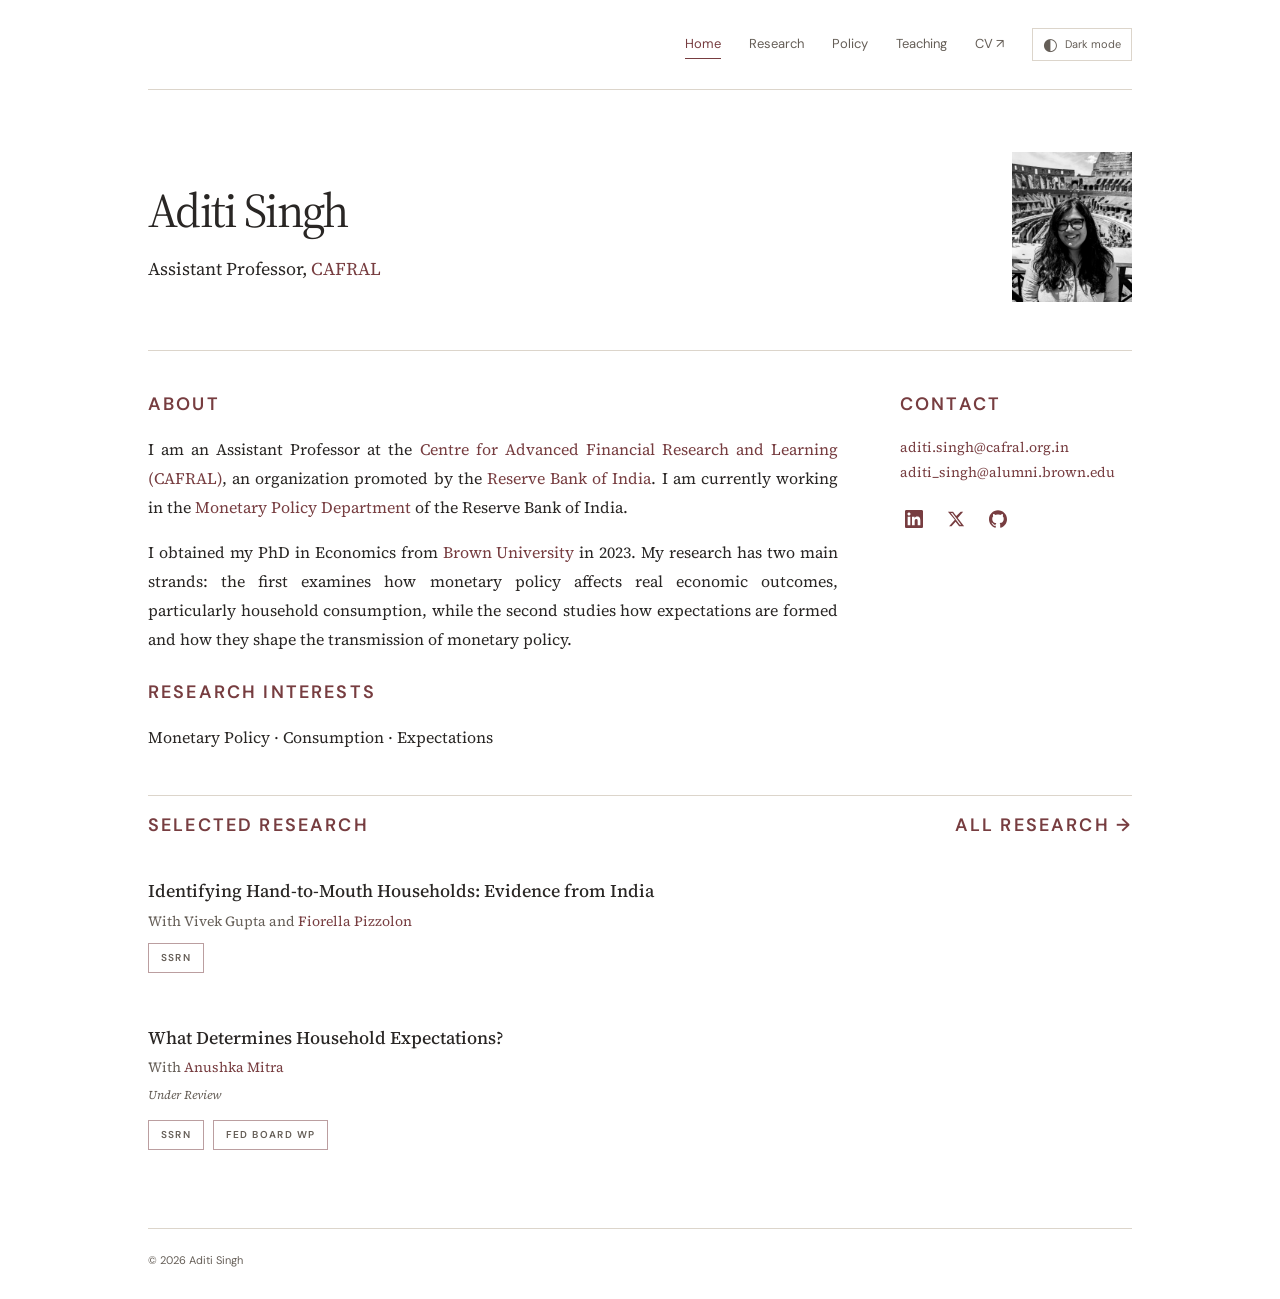
==== index.html @ 758c5b75 "Remove name from site navigation" ====
<!doctype html><html lang="en" data-design="editorial-white-original" data-theme="light"><head><meta charset="utf-8"><meta name="viewport" content="width=device-width, initial-scale=1"><meta name="color-scheme" content="light dark"><meta name="description" content="Aditi Singh — Assistant Professor at CAFRAL, Reserve Bank of India. Research in Macroeconomics, Monetary Policy, and Expectations."><link rel="canonical" href="https://www.aditi-singh.com/"><title>Aditi Singh</title><link rel="icon" href="/favicon-light.svg"><link rel="stylesheet" href="/assets/styles.css?v=cohesive-1"><link rel="stylesheet" href="/assets/components.css?v=unified-home-1"><script src="/assets/theme-init.js"></script><script async src="https://www.googletagmanager.com/gtag/js?id=G-SK6R7P1T9W"></script>
  <script>
    window.dataLayer = window.dataLayer || [];
    function gtag(){dataLayer.push(arguments);}
    gtag('js', new Date());
    gtag('config', 'G-SK6R7P1T9W');
  </script>
</head><body><div class="site"><header class="site-header"><p class="header-affiliation">Economist · CAFRAL</p><nav aria-label="Main navigation"><a href="/" aria-current="page">Home</a><a href="/research/" >Research</a><a href="/policy/" >Policy</a><a href="/teaching/" >Teaching</a><a href="https://papers.aditi-singh.com/CV.pdf" target="_blank" rel="noopener">CV ↗</a></nav><button class="theme-toggle" aria-label="Switch to dark mode" aria-pressed="false" type="button"><span aria-hidden="true">◐</span><span class="theme-label">Dark mode</span></button></header><div class="site-layout"><main id="main-content"><section class="intro"><div class="intro-copy"><h1>Aditi Singh</h1><p class="position">Assistant Professor, <a href="https://www.cafral.org.in/" target="_blank" rel="noopener">CAFRAL</a></p></div><img class="portrait" src="/image%20website.jpg" alt="Aditi Singh" width="120" height="150"></section><div class="about-layout"><section class="about"><h2 class="small-heading">About</h2><div class="bio">
        <p>
          I am an Assistant Professor at the
          <a href="https://www.cafral.org.in/" target="_blank">Centre for Advanced Financial Research and Learning (CAFRAL)</a>,
          an organization promoted by the
          <a href="https://www.rbi.org.in/" target="_blank">Reserve Bank of India</a>.
          I am currently working in the <a href="https://www.rbi.org.in/scripts/AboutUsDisplay.aspx?pg=Depts.htm" target="_blank" rel="noopener noreferrer">Monetary Policy Department</a> of the Reserve Bank of India.
        </p>
        <p>
          I obtained my PhD in Economics from
          <a href="https://www.brown.edu/" target="_blank">Brown University</a> in 2023.
          My research has two main strands: the first examines how monetary policy affects real
          economic outcomes, particularly household consumption, while the second studies how
          expectations are formed and how they shape the transmission of monetary policy.
        </p>
      </div><section class="research-interests"><h2 class="small-heading">Research interests</h2><p>Monetary Policy · Consumption · Expectations</p></section></section><section class="contact" id="contact"><h2 class="small-heading">Contact</h2><p><a href="mailto:aditi.singh@cafral.org.in">aditi.singh@cafral.org.in</a><br><a href="mailto:aditi_singh@alumni.brown.edu">aditi_singh@alumni.brown.edu</a></p><div class="social social-icons">
          <a class="social-link" href="https://www.linkedin.com/in/aditi-singh-b6ba27177/" target="_blank" rel="noopener noreferrer" aria-label="LinkedIn" title="LinkedIn">
            <svg aria-hidden="true" focusable="false" width="14" height="14" viewBox="0 0 24 24" fill="currentColor"><path d="M20.447 20.452H16.893V14.883C16.893 13.555 16.866 11.846 15.041 11.846C13.188 11.846 12.905 13.291 12.905 14.785V20.452H9.351V9H12.765V10.561H12.811C13.288 9.661 14.448 8.711 16.181 8.711C19.782 8.711 20.448 11.081 20.448 14.166V20.452H20.447ZM5.337 7.433C4.193 7.433 3.274 6.507 3.274 5.368C3.274 4.23 4.194 3.305 5.337 3.305C6.477 3.305 7.401 4.23 7.401 5.368C7.401 6.507 6.476 7.433 5.337 7.433ZM7.119 20.452H3.555V9H7.119V20.452ZM22.225 0H1.771C0.792 0 0 0.774 0 1.729V22.271C0 23.227 0.792 24 1.771 24H22.222C23.2 24 24 23.227 24 22.271V1.729C24 0.774 23.2 0 22.222 0H22.225Z"/></svg>
          </a>
          <a class="social-link" href="https://x.com/_singh_aditi" target="_blank" rel="noopener noreferrer" aria-label="X" title="X">
            <svg aria-hidden="true" focusable="false" width="14" height="14" viewBox="0 0 24 24" fill="currentColor"><path d="M18.244 2.25h3.308l-7.227 8.26 8.502 11.24H16.17l-4.714-6.231-5.401 6.231H2.748l7.73-8.835L1.254 2.25H8.08l4.258 5.633 5.906-5.633zm-1.161 17.52h1.833L7.084 4.126H5.117z"/></svg>
          </a>
          <a class="social-link" href="https://github.com/aditi9302" target="_blank" rel="noopener noreferrer" aria-label="GitHub" title="GitHub">
            <svg aria-hidden="true" focusable="false" width="14" height="14" viewBox="0 0 24 24" fill="currentColor"><path d="M12 .297c-6.63 0-12 5.373-12 12 0 5.303 3.438 9.8 8.205 11.385.6.113.82-.258.82-.577 0-.285-.01-1.04-.015-2.04-3.338.724-4.042-1.61-4.042-1.61C4.422 18.07 3.633 17.7 3.633 17.7c-1.087-.744.084-.729.084-.729 1.205.084 1.838 1.236 1.838 1.236 1.07 1.835 2.809 1.305 3.495.998.108-.776.417-1.305.76-1.605-2.665-.3-5.466-1.332-5.466-5.93 0-1.31.465-2.38 1.235-3.22-.135-.303-.54-1.523.105-3.176 0 0 1.005-.322 3.3 1.23.96-.267 1.98-.4 3-.405 1.02.005 2.04.138 3 .405 2.28-1.552 3.285-1.23 3.285-1.23.645 1.653.24 2.873.12 3.176.765.84 1.23 1.91 1.23 3.22 0 4.61-2.805 5.625-5.475 5.92.42.36.81 1.096.81 2.22 0 1.606-.015 2.896-.015 3.286 0 .315.21.69.825.57C20.565 22.092 24 17.592 24 12.297c0-6.627-5.373-12-12-12"/></svg>
          </a>
        </div></section></div><section class="selected"><div class="section-heading"><h2>Selected Research</h2><a href="/research/">All research →</a></div><article class="paper">
      <h2 class="paper-title">
        <a href="https://papers.aditi-singh.com/India_HtM.pdf" target="_blank" rel="noopener">Identifying Hand-to-Mouth Households: Evidence from India</a>
      </h2>
      <p class="paper-meta">With Vivek Gupta and <a href="https://fiorella-pizzolon.github.io/index.html" target="_blank" rel="noopener noreferrer">Fiorella Pizzolon</a></p>
      <div class="paper-links">
        <a class="paper-link" href="https://papers.ssrn.com/sol3/papers.cfm?abstract_id=5559305" target="_blank" rel="noopener noreferrer">SSRN</a>
      </div>

    </article><article class="paper">
      <h2 class="paper-title">
        <a href="https://papers.aditi-singh.com/Mitra_Singh_2026.pdf" target="_blank" rel="noopener">What Determines Household Expectations?</a>
      </h2>
      <p class="paper-meta">With <a href="https://anushkamitra.com/#about" target="_blank" rel="noopener noreferrer">Anushka Mitra</a></p>
      <span class="paper-status">Under Review</span>
      <div class="paper-links">
        <a class="paper-link" href="https://papers.ssrn.com/sol3/papers.cfm?abstract_id=4189773" target="_blank" rel="noopener noreferrer">SSRN</a>
        <a class="paper-link" href="https://www.federalreserve.gov/econres/ifdp/what-determines-household-expectations.htm" target="_blank" rel="noopener noreferrer">Fed Board WP</a>
      </div>

    </article></section></main></div><footer><span>© 2026 Aditi Singh</span></footer></div><script src="/assets/site.js"></script></body></html>
---- assets/styles.css ----
@import url('https://fonts.googleapis.com/css2?family=DM+Sans:wght@400;500;600;700&family=Libre+Baskerville:ital,wght@0,400;0,700;1,400&family=Source+Serif+4:ital,wght@0,400;0,500;0,600;1,400&display=swap');
* { box-sizing: border-box; }
:root { color-scheme: light; --bg:#f9f7f2; --ink:#292624; --muted:#655e57; --accent:#773d40; --line:#dcd5cb; --panel:#f1ede6; --serif:'Source Serif 4',Georgia,serif; --sans:'DM Sans',Arial,sans-serif; }
:root[data-theme="dark"] { color-scheme:dark; --bg:#201e1c; --ink:#eee9e2; --muted:#bcb4ab; --accent:#d8a5a7; --line:#48423d; --panel:#2a2724; }
body { margin:0; background:var(--bg); color:var(--ink); font:17px/1.75 var(--serif); }
/* 05: Change only the Editorial page background; inherit its original palette. */
[data-design="editorial-white-original"][data-theme="light"] { --bg:#ffffff; --panel:#ffffff; background:#ffffff; }
[data-design="editorial-white-original"][data-theme="light"] body { background:#ffffff; }
/* Theme 05 dark mode uses the current website's original dark-academia palette. */
[data-design="editorial-white-original"][data-theme="dark"] {
  --bg:#17120d;
  --ink:#e9ddc5;
  --muted:#c2b291;
  --subdued:#8c7c60;
  --accent:#c5a35c;
  --accent-soft:#9d7f45;
  --line:#3a2f1f;
  --panel:#1f1810;
}
[data-design="editorial-white-original"][data-theme="dark"] body {
  background-image:
    radial-gradient(ellipse at 50% -10%,#2a2013 0%,rgba(42,32,19,0) 55%),
    radial-gradient(ellipse at 50% 120%,#20180f 0%,rgba(32,24,15,0) 55%);
  background-attachment:fixed;
}
[data-design="editorial-white-original"][data-theme="dark"] footer,
[data-design="editorial-white-original"][data-theme="dark"] .fields > span { color:var(--subdued); }
[data-design="editorial-white-original"][data-theme="dark"] .theme-toggle { color:var(--accent); }
/* 04: The Editorial layout, with a plain white background and cooler ink. */
[data-design="editorial-white"] { --bg:#ffffff; --ink:#252a30; --muted:#5e6670; --accent:#3d5b75; --line:#dfe3e7; --panel:#f5f6f7; }
[data-design="editorial-white"][data-theme="dark"] { --bg:#1d2329; --ink:#edf0f3; --muted:#bac3cb; --accent:#a8c3da; --line:#414b55; --panel:#282f36; }
/* Clean parchment with subtle depth at its perimeter, keeping the center pale. */
[data-design="editorial"][data-theme="light"] body {
  isolation: isolate;
  background-image: linear-gradient(rgba(249,247,242,.48),rgba(249,247,242,.48)), url('assets/parchment.png');
  background-size: auto, 1000px 1000px;
  background-repeat: repeat;
}
[data-design="editorial"][data-theme="light"] body::before {
  content: '';
  position: fixed;
  inset: 46px 0 0;
  z-index: -1;
  pointer-events: none;
  background:
    radial-gradient(ellipse min(33vw,380px) min(30vh,260px) at left top, rgba(137,91,36,.24), transparent 100%),
    radial-gradient(ellipse min(30vw,350px) min(32vh,280px) at right top, rgba(137,91,36,.27), transparent 100%),
    radial-gradient(ellipse min(32vw,370px) min(28vh,240px) at left bottom, rgba(137,91,36,.22), transparent 100%),
    radial-gradient(ellipse min(34vw,390px) min(31vh,270px) at right bottom, rgba(137,91,36,.26), transparent 100%),
    linear-gradient(90deg, rgba(151,111,58,.09), transparent 13%, transparent 87%, rgba(151,111,58,.10));
}
a { color:var(--accent); text-underline-offset:4px; text-decoration-thickness:1px; }
a:hover { text-decoration:underline; }
a:focus-visible, button:focus-visible, summary:focus-visible { outline:2px solid var(--accent); outline-offset:5px; }
button { font:inherit; cursor:pointer; }
p,h1,h2,h3 { margin:0; }
.preview-bar { background:var(--panel); color:var(--muted); border-bottom:1px solid var(--line); display:flex; align-items:center; justify-content:space-between; gap:20px; min-height:46px; padding:6px 28px; font:12px/1.5 var(--sans); }
.preview-bar a { color:inherit; text-decoration:none; }
.design-links { display:flex; gap:8px; }
.design-links a { padding:5px 12px; border:1px solid transparent; }
.design-links a[aria-current] { border-color:var(--line); background:var(--bg); color:var(--ink); }
.preview-bar a:hover { text-decoration:underline; }
.local-note { font-size:11px; letter-spacing:.04em; }
.site { max-width:1080px; margin:auto; padding:0 48px; }
.site-header { display:flex; align-items:center; gap:28px; padding:28px 0; border-bottom:1px solid var(--line); }
.brand { font:500 26px/1.2 var(--serif); color:var(--ink); text-decoration:none; }
.header-affiliation { display:none; }
.site-header nav { display:flex; gap:28px; margin-left:auto; font:13px/1.6 var(--sans); }
.site-header nav a { color:var(--muted); text-decoration:none; padding:4px 0; border-bottom:1px solid transparent; white-space:nowrap; }
.site-header nav a[aria-current],.site-header nav a:hover { color:var(--accent); border-color:var(--accent); }
.theme-toggle { display:inline-flex; gap:7px; align-items:center; padding:7px 10px; border:1px solid var(--line); color:var(--muted); background:transparent; font:11px/1.5 var(--sans); }
.theme-toggle > span:first-child { font-size:17px; line-height:1; }
.intro { display:flex; align-items:center; justify-content:space-between; gap:40px; padding:62px 0 48px; border-bottom:1px solid var(--line); }
.eyebrow,.small-heading { font:500 11px/1.5 var(--sans); letter-spacing:.14em; text-transform:uppercase; color:var(--accent); }
h1 { font:400 64px/1.2 var(--serif); letter-spacing:-.035em; margin:9px 0 16px; }
.position { font-size:20px; }
.position a { text-decoration:none; }
.institution { font-size:15px; color:var(--muted); line-height:1.65; margin-top:7px; }
.intro-links { display:flex; gap:26px; margin-top:21px; font:12px/1.6 var(--sans); }
.intro-links a { text-decoration:none; border-bottom:1px solid var(--line); padding-bottom:3px; }
.portrait { display:block; flex-shrink:0; width:120px; height:150px; object-fit:cover; object-position:center 12%; filter:saturate(.55); }
.about-layout { display:grid; grid-template-columns:minmax(0,1fr) 232px; gap:62px; padding:40px 0 44px; }
.small-heading { margin-bottom:17px; }
.bio p { text-align:justify; }
.bio p + p { margin-top:17px; }
.bio a,.contact a { color:var(--accent); text-decoration:none; }
.bio a:hover,.contact a:hover { color:var(--accent); text-decoration:none; }
.fields { margin-top:25px; color:var(--muted); font-size:14px; }
.fields span { display:block; font:500 10px/1.5 var(--sans); letter-spacing:.12em; text-transform:uppercase; margin-bottom:7px; }
.contact { font-size:14px; line-height:1.8; }
.contact a { overflow-wrap:anywhere; text-decoration:none; }
.contact-affiliation { color:var(--muted); margin-top:19px; }
.social { display:flex; gap:16px; margin-top:20px; font:11px/1.5 var(--sans); }
.social-icons { gap:14px; }
.social-icons a { display:inline-flex; align-items:center; justify-content:center; width:28px; height:28px; color:var(--accent); }
.social-icons svg { display:block; width:18px; height:18px; }
.social-icons a:hover { opacity:.7; }
.selected { margin-bottom:55px; }
.section-heading { display:flex; justify-content:space-between; align-items:center; gap:16px; padding:16px 0; border-top:1px solid var(--line); border-bottom:1px solid var(--line); }
.section-heading h2 { font-size:25px; font-weight:400; }
.section-heading > a { font:12px/1.5 var(--sans); text-decoration:none; }
.paper { padding:25px 0; border-bottom:1px solid var(--line); }
.paper-title { font:500 23px/1.4 var(--serif); }
.paper-title a { color:var(--ink); text-decoration:none; }
.paper-title a:hover { color:var(--accent); text-decoration:underline; }
.paper-meta,.paper-note { margin-top:7px; color:var(--muted); font-size:15px; }
.paper-meta a { color:inherit; text-decoration:none; }
.paper-status { font:500 10px/1.5 var(--sans); color:var(--accent); display:inline-block; margin-top:12px; border:1px solid var(--line); padding:3px 7px; }
.paper-links { display:flex; flex-wrap:wrap; gap:18px; margin-top:12px; font:12px/1.5 var(--sans); }
.paper-links a { text-decoration:none; }
.abstract { margin-top:16px; }
.abstract summary { cursor:pointer; color:var(--accent); font:12px/1.6 var(--sans); width:fit-content; padding:5px 0; }
.abstract-text { padding:15px 0 4px; font-size:16px; color:var(--muted); }
footer { border-top:1px solid var(--line); display:flex; justify-content:space-between; gap:16px; padding:23px 0 30px; font:11px/1.6 var(--sans); color:var(--muted); }
.page-heading { padding:52px 0 38px; border-bottom:1px solid var(--line); }
.page-heading > p:last-child { color:var(--muted); font-size:17px; }
.long-content { padding-bottom:65px; }
.section-header { margin:38px 0 4px; display:flex; align-items:center; gap:20px; }
.section-label { color:var(--accent); font:500 11px/1.5 var(--sans); text-transform:uppercase; letter-spacing:.13em; }
.section-rule { flex:1; height:1px; background:var(--line); }
.course { padding:23px 0; border-bottom:1px solid var(--line); }
.course-top { display:flex; flex-direction:column; gap:8px; }
.course-name { font:500 23px/1.4 var(--serif); }
.course-name a { color:inherit; text-decoration:none; }
.course-role { color:var(--accent); font:11px/1.5 var(--sans); }
.course-meta { font-size:15px; color:var(--muted); margin-top:8px; }
.course-meta a { color:inherit; }
.evals-wrap { margin-top:30px; }
.evals-btn { display:inline-flex; align-items:center; gap:14px; font:13px/1.5 var(--sans); border:1px solid var(--line); padding:12px 18px; text-decoration:none; }
.evals-btn svg { width:17px; height:17px; fill:none; stroke:currentColor; stroke-width:1.5; }
/* 02: A modern faculty directory, with a compact identity column. */
[data-design="modern"] { --bg:#fff; --ink:#202d38; --muted:#596773; --accent:#345c79; --line:#dce2e6; --panel:#f1f4f6; }
[data-design="modern"][data-theme="dark"] { --bg:#17212a; --ink:#e5edf3; --muted:#b1beca; --accent:#a1c8e5; --line:#3a4a57; --panel:#202d37; }
[data-design="modern"] body { font-family:var(--sans); font-size:15px; }
[data-design="modern"] .site { max-width:1180px; }
[data-design="modern"] .brand { font:600 21px/1.3 var(--sans); letter-spacing:-.04em; }
[data-design="modern"] .site-header { padding:26px 0; }
[data-design="modern"] .site-layout { display:grid; grid-template-columns:200px minmax(0,1fr); gap:65px; padding-top:54px; }
.identity { border-right:1px solid var(--line); padding-right:24px; font-size:13px; color:var(--muted); }
.identity .portrait { width:96px; height:120px; margin-bottom:20px; }
.identity-name { font-size:19px; font-weight:600; color:var(--ink); margin-bottom:6px; }
.identity-field { border-top:1px solid var(--line); margin-top:25px; padding-top:22px; margin-bottom:22px; line-height:1.85; }
.identity > a { font-size:11px; overflow-wrap:anywhere; text-decoration:none; }
[data-design="modern"] .intro { padding:0 0 30px; }
[data-design="modern"] .intro .portrait { display:none; }
[data-design="modern"] h1 { font:500 48px/1.2 var(--sans); letter-spacing:-.045em; }
[data-design="modern"] .position { font-size:17px; }
[data-design="modern"] .institution { font-size:13px; }
[data-design="modern"] .about-layout { display:flex; flex-direction:column; gap:28px; padding:30px 0; }
[data-design="modern"] .contact { display:grid; grid-template-columns:1fr 1fr; gap:0 22px; border-top:1px solid var(--line); padding-top:22px; font-size:12px; }
[data-design="modern"] .contact h2 { grid-column:1/-1; margin-bottom:12px; }
[data-design="modern"] .contact-affiliation { margin:0; }
[data-design="modern"] .social { margin-top:14px; }
[data-design="modern"] .section-heading h2 { font:500 22px/1.4 var(--sans); letter-spacing:-.02em; }
[data-design="modern"] .paper-title,[data-design="modern"] .course-name { font:500 19px/1.5 var(--sans); letter-spacing:-.02em; }
[data-design="modern"] .paper-meta,[data-design="modern"] .paper-note,[data-design="modern"] .course-meta { font-size:13px; }
[data-design="modern"] .page-heading { padding:0 0 32px; }
[data-design="modern"] .page-heading > p:last-child { font-size:14px; }
[data-design="modern"] .abstract-text { font-size:14px; }
[data-design="modern"] .fields { font-size:12px; }
/* 03: Traditional academic proportions and understated green links. */
[data-design="classic"] { --bg:#fdfdfb; --ink:#262d28; --muted:#606960; --accent:#355e48; --line:#d7ded5; --panel:#f1f3ee; --serif:'Libre Baskerville',Georgia,serif; }
[data-design="classic"][data-theme="dark"] { --bg:#1d2520; --ink:#e9eee8; --muted:#b9c5b9; --accent:#a6c9ad; --line:#414f44; --panel:#28312a; }
[data-design="classic"] body { font-size:15px; line-height:1.9; }
[data-design="classic"] .site { max-width:900px; padding:0 50px; }
[data-design="classic"] .site-header { display:grid; grid-template-columns:1fr auto 1fr; text-align:center; padding:32px 0 17px; gap:8px; }
[data-design="classic"] .brand { grid-column:1/-1; font:400 33px/1.5 var(--serif); }
[data-design="classic"] .header-affiliation { display:block; grid-column:1/-1; font:12px/1.7 var(--sans); color:var(--muted); margin-bottom:12px; }
[data-design="classic"] .site-header nav { grid-column:2; margin:0; gap:27px; }
[data-design="classic"] .theme-toggle { grid-column:3; justify-self:end; border:0; padding-right:0; }
[data-design="classic"] .intro { padding:35px 0; flex-direction:row-reverse; justify-content:flex-end; gap:28px; }
[data-design="classic"] .intro .portrait { width:88px; height:110px; }
[data-design="classic"] .intro .eyebrow { display:none; }
[data-design="classic"] .intro h1 { font-size:31px; margin:0 0 6px; letter-spacing:-.03em; }
[data-design="classic"] .position { font-size:15px; }
[data-design="classic"] .institution { font-size:12px; }
[data-design="classic"] .intro-links { margin-top:12px; font-size:11px; }
[data-design="classic"] .about-layout { display:flex; flex-direction:column; gap:27px; padding:29px 0; }
[data-design="classic"] .about .small-heading { font:400 22px/1.5 var(--serif); text-transform:none; letter-spacing:0; color:var(--ink); }
[data-design="classic"] .fields { font-size:12px; }
[data-design="classic"] .contact { font-size:12px; background:var(--panel); padding:20px 24px; display:grid; grid-template-columns:1fr 1fr; gap:0 25px; }
[data-design="classic"] .contact h2 { grid-column:1/-1; margin-bottom:10px; }
[data-design="classic"] .contact-affiliation { margin:0; }
[data-design="classic"] .social { margin-top:12px; }
[data-design="classic"] .section-heading h2 { font-size:22px; }
[data-design="classic"] .paper-title,[data-design="classic"] .course-name { font:400 18px/1.65 var(--serif); }
[data-design="classic"] .paper-meta,[data-design="classic"] .paper-note,[data-design="classic"] .course-meta { font-size:12px; }
[data-design="classic"] .page-heading { padding:35px 0 25px; }
[data-design="classic"] .page-heading h1 { font-size:37px; margin:8px 0; }
[data-design="classic"] .page-heading .eyebrow { display:none; }
[data-design="classic"] .page-heading > p:last-child { font-size:13px; }
[data-design="classic"] .abstract-text { font-size:14px; }
@media (max-width:800px) {
 .preview-bar { padding:8px 18px; gap:12px; }
 .design-links a { padding:4px 10px; }
 .design-links a span { display:none; }
 .site { padding:0 26px; }
 .site-header { gap:17px; }
 .site-header nav { gap:17px; }
 .about-layout { grid-template-columns:minmax(0,1fr) 200px; gap:30px; }
 [data-design="modern"] .site-layout { grid-template-columns:160px minmax(0,1fr); gap:30px; }
 [data-design="modern"] .contact { display:block; }
 [data-design="modern"] .contact-affiliation { margin-top:14px; }
}
@media (max-width:600px) {
 .local-note { display:none; }
 .preview-bar { font-size:11px; }
 .site,.site[data-design], [data-design="classic"] .site { padding:0 22px; }
 .site-header { flex-wrap:wrap; padding:23px 0 14px; gap:16px; }
 .brand { font-size:24px; }
 .theme-toggle { margin-left:auto; order:1; }
 .site-header nav { width:100%; margin:0; order:2; gap:clamp(12px,4vw,25px); flex-wrap:wrap; }
 .intro { padding:34px 0 29px; gap:20px; align-items:flex-start; }
 h1 { font-size:43px; }
 .intro .portrait { width:80px; height:100px; margin-top:30px; }
 .position { font-size:16px; }
 .institution { font-size:13px; }
 .intro-links { gap:17px; font-size:11px; }
 .about-layout { display:flex; flex-direction:column; gap:28px; padding:29px 0; }
 .contact { border-top:1px solid var(--line); padding-top:24px; }
 .section-heading h2 { font-size:23px; }
 .paper-title { font-size:21px; }
 footer { flex-direction:column; gap:5px; }
 .page-heading { padding:35px 0 28px; }
 .course-name { font-size:21px; }
 [data-design="modern"] .site-layout { display:block; padding-top:28px; }
 [data-design="modern"] .identity { display:none; }
 [data-design="modern"] .intro .portrait { display:block; width:72px; height:90px; margin-top:27px; }
 [data-design="modern"] h1 { font-size:36px; }
 [data-design="modern"] .position { font-size:14px; }
 [data-design="modern"] .institution { font-size:12px; }
 [data-design="classic"] .site-header { grid-template-columns:1fr auto; padding-top:25px; }
 [data-design="classic"] .site-header nav { grid-column:1; gap:19px; width:auto; order:0; }
 [data-design="classic"] .theme-toggle { grid-column:2; grid-row:3; }
 [data-design="classic"] .theme-label { display:none; }
 [data-design="classic"] .intro { gap:20px; align-items:center; }
 [data-design="classic"] .intro .portrait { width:72px; height:90px; margin:0; }
 [data-design="classic"] .intro h1 { font-size:27px; }
 [data-design="classic"] .position { font-size:13px; }
 [data-design="classic"] .contact { display:block; padding:20px; }
 [data-design="classic"] .contact-affiliation { margin-top:15px; }
}

@media (min-width:801px) and (max-width:1100px) { .design-links a span { display:none; } }

@media (min-width:801px) { .design-links a span { display:none; } }
---- assets/components.css ----
/* Current-site component treatments, using theme 05's fonts and palette.
   Shared by all theme 05 pages. */
.page-heading .eyebrow { display:flex; align-items:center; gap:14px; }
.page-heading .eyebrow::before { content:''; width:40px; height:1px; background:var(--accent); }
.long-content { padding-top:40px; }
.long-content .section-header { gap:22px; margin:60px 0 32px; }
.long-content .section-header:first-child { margin-top:0; }
.long-content .section-label { font-weight:600; letter-spacing:.22em; }
:is(.long-content, .selected) .paper,
.long-content .course {
  padding:26px 0 26px 28px;
  border-bottom:0;
  border-left:1px solid var(--line);
  margin-bottom:6px;
  transition:border-color .3s;
}
:is(.long-content, .selected) .paper:hover,
:is(.long-content, .selected) .paper:focus-within,
.long-content .course:hover,
.long-content .course:focus-within { border-left-color:var(--accent-soft,var(--accent)); }
:is(.long-content, .selected) .paper { padding:23px 0 23px 25px; }
:is(.long-content, .selected) .paper-title { font:600 22.5px/1.32 var(--serif); margin-bottom:6px; }
:is(.long-content, .selected) .paper-title a,
.long-content .course-name a { color:var(--ink); text-decoration:none; transition:color .2s; }
:is(.long-content, .selected) .paper-title a:hover,
:is(.long-content, .selected) .paper-title a:focus-visible,
.long-content .course-name a:hover,
.long-content .course-name a:focus-visible { color:var(--accent); text-decoration:none; }
:is(.long-content, .selected) .paper-meta { font-size:13.5px; font-style:italic; line-height:1.6; margin-top:0; }
.long-content .paper-meta { font-style:normal; }
:is(.long-content, .selected) .paper-meta a,
:is(.long-content, .selected) .paper-note a,
.long-content .course-meta a { color:var(--accent); text-decoration:none; transition:opacity .2s; }
:is(.long-content, .selected) .paper-meta a:hover,
:is(.long-content, .selected) .paper-note a:hover,
.long-content .course-meta a:hover { opacity:.7; }
:is(.long-content, .selected) .paper-status {
  display:inline-block;
  font:italic 400 11.7px/1.6 var(--serif);
  color:var(--subdued,var(--muted));
  margin-top:6px;
  padding:0;
  border:0;
  background:none;
}
:is(.long-content, .selected) .paper-links { gap:9px; margin-top:11px; }
:is(.long-content, .selected) .paper-link {
  font:600 9px/1.75 var(--sans);
  letter-spacing:.14em;
  text-transform:uppercase;
  color:var(--muted);
  text-decoration:none;
  border:1px solid var(--accent-soft,color-mix(in srgb,var(--accent) 50%,var(--bg)));
  padding:5.4px 11.7px;
  transition:color .2s,border-color .2s;
}
:is(.long-content, .selected) .paper-link:hover,
:is(.long-content, .selected) .paper-link:focus-visible { color:var(--accent); border-color:var(--accent); }
:is(.long-content, .selected) .paper-note { font-size:13.5px; line-height:1.65; margin-top:11px; }
:is(.long-content, .selected) .paper-note em { color:var(--ink); }
.long-content .abstract { margin-top:13px; }
.long-content .abstract summary {
  display:flex;
  align-items:center;
  gap:9px;
  list-style:none;
  font:600 9.9px/1.75 var(--sans);
  letter-spacing:.18em;
  text-transform:uppercase;
  color:var(--accent);
  padding:3px 0;
}
.long-content .abstract summary::-webkit-details-marker { display:none; }
.long-content .abstract summary::before {
  content:'';
  display:block;
  width:11px;
  height:11px;
  flex:0 0 11px;
  background:linear-gradient(currentColor,currentColor) center / 11px 1.5px no-repeat,
             linear-gradient(currentColor,currentColor) center / 1.5px 11px no-repeat;
}
.long-content .abstract[open] summary::before { background-size:11px 1.5px,0 11px; }
.long-content .abstract-text { font:400 15.3px/1.8 var(--serif); padding:14px 0 0; max-width:860px; text-align:justify; }
.long-content .course { --role-width:8.5rem; padding-top:22px; padding-bottom:22px; margin-bottom:4px; }
.long-content .course:has(.course-role.ta) { --role-width:11rem; }
.long-content .course-top { display:grid; grid-template-columns:var(--role-width) minmax(0,1fr); align-items:baseline; gap:14px; margin-bottom:6px; }
.long-content .course-role {
  font:600 10px/1.75 var(--sans);
  letter-spacing:.13em;
  text-transform:uppercase;
  color:var(--accent);
  border:1px solid var(--accent-soft,color-mix(in srgb,var(--accent) 50%,var(--bg)));
  padding:4px 10px;
  white-space:nowrap;
  justify-self:start;
}
.long-content .course-role.ta { color:var(--muted); border-color:var(--subdued,var(--muted)); }
.long-content .course-name { font:600 23px/1.3 var(--serif); }
.long-content .course-name a { border-bottom:1px solid var(--accent-soft,color-mix(in srgb,var(--accent) 50%,var(--bg))); }
.long-content .course-meta { font-size:15px; line-height:1.6; margin-top:0; }
.long-content .course-meta:has(.course-with) { display:grid; grid-template-columns:var(--role-width) minmax(0,1fr); gap:14px; align-items:baseline; }
.long-content .evals-wrap { margin-top:56px; }
.long-content .evals-btn {
  gap:12px;
  font:600 12px/1.75 var(--sans);
  letter-spacing:.2em;
  text-transform:uppercase;
  color:var(--accent);
  border:1px solid var(--accent-soft,color-mix(in srgb,var(--accent) 50%,var(--bg)));
  padding:15px 30px;
  transition:background .25s,color .25s,transform .2s;
}
.long-content .evals-btn:hover,
.long-content .evals-btn:focus-visible { background:var(--accent); color:var(--bg); transform:translateY(-2px); text-decoration:none; }
.long-content .evals-btn svg { width:16px; height:16px; stroke-width:2; stroke-linecap:round; stroke-linejoin:round; }
@media(max-width:600px) {
  .long-content { padding-top:30px; }
  :is(.long-content, .selected) .paper,.long-content .course { padding-left:20px; }
  :is(.long-content, .selected) .paper-title { font-size:19.8px; }
  .long-content .course-name { font-size:21px; }
  .long-content .section-label { letter-spacing:.15em; }
  .long-content .abstract-text { text-align:left; }
  .long-content .course-top { grid-template-columns:1fr; gap:12px; }
  .long-content .course-meta:has(.course-with) { grid-template-columns:1fr; gap:4px; }
  .long-content .evals-btn { padding:13px 20px; font-size:11px; }
}
@media(prefers-reduced-motion:reduce) {
  :is(.long-content, .selected) * { transition:none; }
  .long-content .evals-btn:hover { transform:none; }
}

/* Approved compact typography, shared across all four pages. */
.research-interests { margin-top:25px; }
.research-interests p { font:inherit; color:var(--ink); }
.page-heading h1 { font-size:48px; }
.long-content .section-label { font-size:18px; letter-spacing:.12em; line-height:1.5; }
.selected .section-heading h2 { font:500 18px/1.5 var(--sans); letter-spacing:.14em; text-transform:uppercase; color:var(--accent); }
:is(.long-content, .selected) .paper-title,
.long-content .course-name { font-size:18px; font-weight:500; line-height:1.4; }
:is(.long-content, .selected) .paper-meta,
:is(.long-content, .selected) .paper-note,
.long-content .course-meta { font-size:14px; }
:is(.long-content, .selected) .paper-status { font-size:12px; }
:is(.long-content, .selected) .paper-link { font-size:10px; }
.long-content .abstract summary { font-size:11px; }
.long-content .abstract-text { font-size:16px; }
@media(max-width:600px) {
  .page-heading h1 { font-size:40px; }
  .long-content .section-label,
  .selected .section-heading h2 { font-size:16px; }
}

/* Selected Research follows the homepage heading and body typography. */
.selected .section-heading { border-bottom:0; }
.selected .paper { border-left:0; padding-left:0; }
.selected .section-heading h2 {
  font:500 11px/1.5 var(--sans);
  letter-spacing:.14em;
  text-transform:uppercase;
  color:var(--accent);
}
.selected .section-heading > a { font:500 11px/1.5 var(--sans); letter-spacing:.14em; text-transform:uppercase; }
.selected .paper-title { font:500 17px/1.75 var(--serif); margin-bottom:3px; }
.selected .paper-meta,
.selected .paper-note { font:400 17px/1.75 var(--serif); color:var(--ink); }
.selected .paper-status { font-size:14px; }

/* Homepage typography aligned with the current Research page. */
.intro h1 { font-size:48px; }
.intro .position { font-size:18px; line-height:1.4; }
.about-layout .small-heading,
.selected .section-heading h2,
.selected .section-heading > a {
  font:600 18px/1.5 var(--sans);
  letter-spacing:.12em;
  text-transform:uppercase;
  color:var(--accent);
}
.bio p,.research-interests p { font:400 16px/1.8 var(--serif); }
.selected .section-heading { flex-wrap:wrap; gap:12px; }
.selected .paper-title { font:500 18px/1.4 var(--serif); margin-bottom:6px; }
.selected .paper-meta { font:400 14px/1.6 var(--serif); color:var(--muted); }
.selected .paper-note { font-size:14px; line-height:1.65; color:var(--muted); }
.selected .paper-status { font-size:12px; }
@media(max-width:600px) {
  .intro h1 { font-size:40px; }
  .about-layout .small-heading,
  .selected .section-heading h2,
  .selected .section-heading > a { font-size:16px; }
}
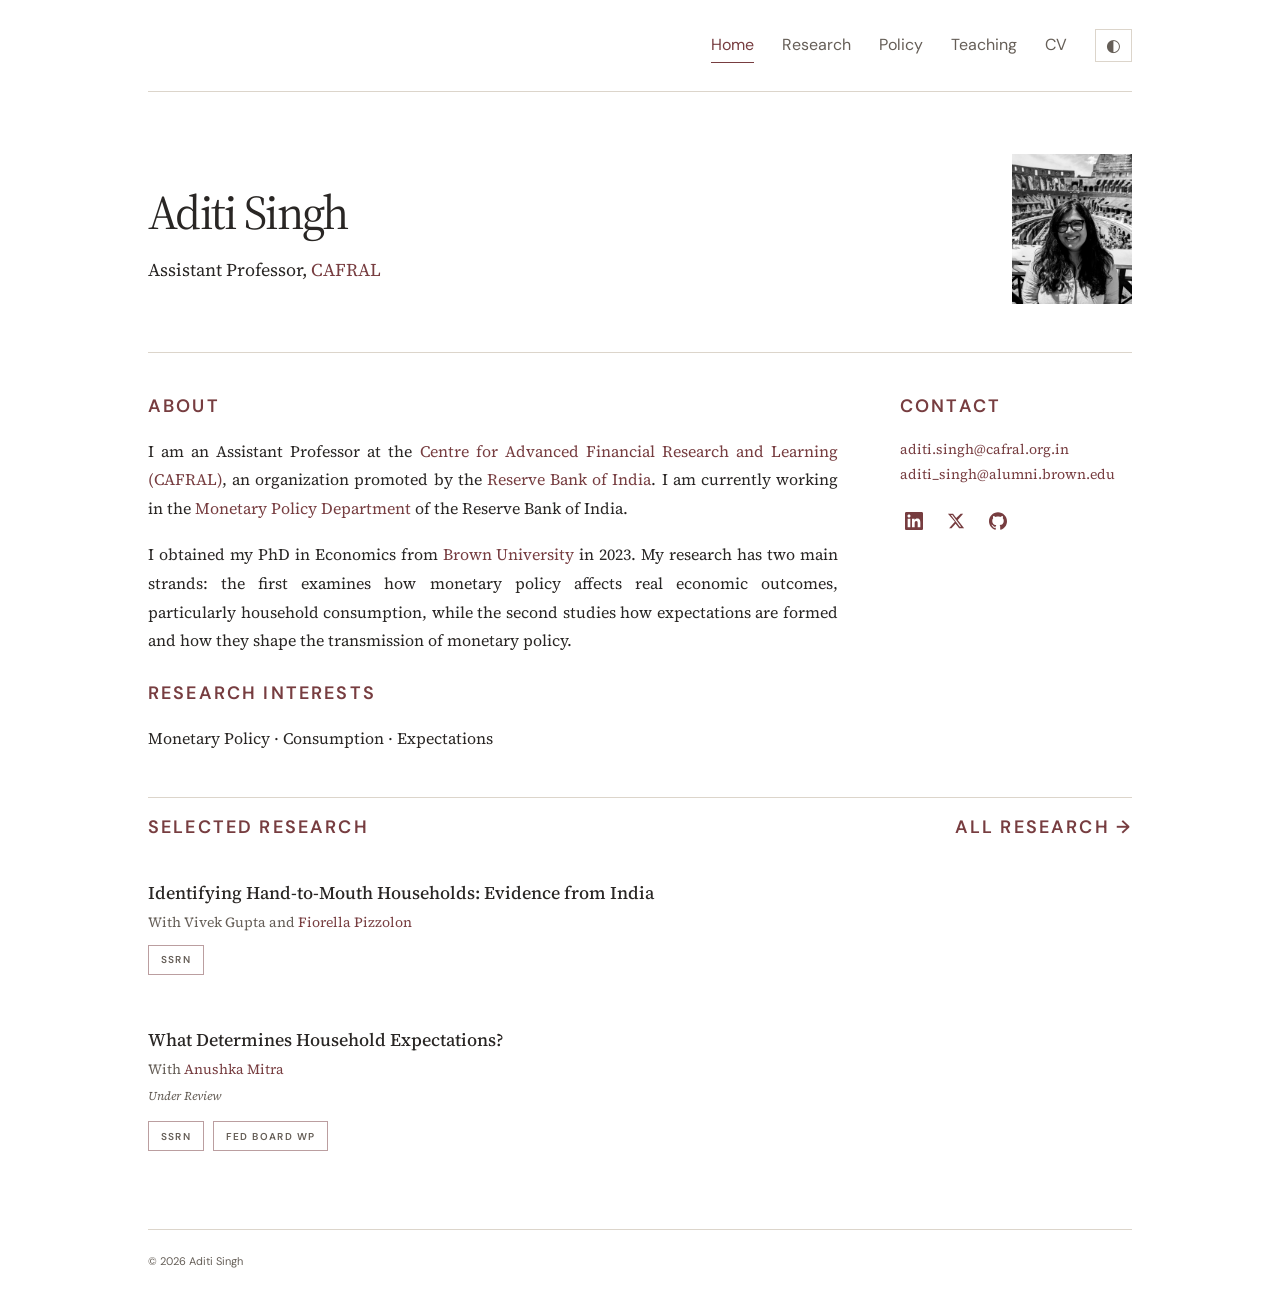
==== commit cb04e220: "Enlarge navigation and simplify header controls" ====
--- a/index.html
+++ b/index.html
@@ -1,11 +1,11 @@
-<!doctype html><html lang="en" data-design="editorial-white-original" data-theme="light"><head><meta charset="utf-8"><meta name="viewport" content="width=device-width, initial-scale=1"><meta name="color-scheme" content="light dark"><meta name="description" content="Aditi Singh — Assistant Professor at CAFRAL, Reserve Bank of India. Research in Macroeconomics, Monetary Policy, and Expectations."><link rel="canonical" href="https://www.aditi-singh.com/"><title>Aditi Singh</title><link rel="icon" href="/favicon-light.svg"><link rel="stylesheet" href="/assets/styles.css?v=cohesive-1"><link rel="stylesheet" href="/assets/components.css?v=unified-home-1"><script src="/assets/theme-init.js"></script><script async src="https://www.googletagmanager.com/gtag/js?id=G-SK6R7P1T9W"></script>
+<!doctype html><html lang="en" data-design="editorial-white-original" data-theme="light"><head><meta charset="utf-8"><meta name="viewport" content="width=device-width, initial-scale=1"><meta name="color-scheme" content="light dark"><meta name="description" content="Aditi Singh — Assistant Professor at CAFRAL, Reserve Bank of India. Research in Macroeconomics, Monetary Policy, and Expectations."><link rel="canonical" href="https://www.aditi-singh.com/"><title>Aditi Singh</title><link rel="icon" href="/favicon-light.svg"><link rel="stylesheet" href="/assets/styles.css?v=nav-16-1"><link rel="stylesheet" href="/assets/components.css?v=unified-home-1"><script src="/assets/theme-init.js"></script><script async src="https://www.googletagmanager.com/gtag/js?id=G-SK6R7P1T9W"></script>
   <script>
     window.dataLayer = window.dataLayer || [];
     function gtag(){dataLayer.push(arguments);}
     gtag('js', new Date());
     gtag('config', 'G-SK6R7P1T9W');
   </script>
-</head><body><div class="site"><header class="site-header"><p class="header-affiliation">Economist · CAFRAL</p><nav aria-label="Main navigation"><a href="/" aria-current="page">Home</a><a href="/research/" >Research</a><a href="/policy/" >Policy</a><a href="/teaching/" >Teaching</a><a href="https://papers.aditi-singh.com/CV.pdf" target="_blank" rel="noopener">CV ↗</a></nav><button class="theme-toggle" aria-label="Switch to dark mode" aria-pressed="false" type="button"><span aria-hidden="true">◐</span><span class="theme-label">Dark mode</span></button></header><div class="site-layout"><main id="main-content"><section class="intro"><div class="intro-copy"><h1>Aditi Singh</h1><p class="position">Assistant Professor, <a href="https://www.cafral.org.in/" target="_blank" rel="noopener">CAFRAL</a></p></div><img class="portrait" src="/image%20website.jpg" alt="Aditi Singh" width="120" height="150"></section><div class="about-layout"><section class="about"><h2 class="small-heading">About</h2><div class="bio">
+</head><body><div class="site"><header class="site-header"><p class="header-affiliation">Economist · CAFRAL</p><nav aria-label="Main navigation"><a href="/" aria-current="page">Home</a><a href="/research/" >Research</a><a href="/policy/" >Policy</a><a href="/teaching/" >Teaching</a><a href="https://papers.aditi-singh.com/CV.pdf" target="_blank" rel="noopener">CV</a></nav><button class="theme-toggle" aria-label="Switch to dark mode" aria-pressed="false" type="button"><span aria-hidden="true">◐</span></button></header><div class="site-layout"><main id="main-content"><section class="intro"><div class="intro-copy"><h1>Aditi Singh</h1><p class="position">Assistant Professor, <a href="https://www.cafral.org.in/" target="_blank" rel="noopener">CAFRAL</a></p></div><img class="portrait" src="/image%20website.jpg" alt="Aditi Singh" width="120" height="150"></section><div class="about-layout"><section class="about"><h2 class="small-heading">About</h2><div class="bio">
         <p>
           I am an Assistant Professor at the
           <a href="https://www.cafral.org.in/" target="_blank">Centre for Advanced Financial Research and Learning (CAFRAL)</a>,
@@ -50,4 +50,4 @@
         <a class="paper-link" href="https://www.federalreserve.gov/econres/ifdp/what-determines-household-expectations.htm" target="_blank" rel="noopener noreferrer">Fed Board WP</a>
       </div>
 
-    </article></section></main></div><footer><span>© 2026 Aditi Singh</span></footer></div><script src="/assets/site.js"></script></body></html>+    </article></section></main></div><footer><span>© 2026 Aditi Singh</span></footer></div><script src="/assets/site.js?v=nav-16-1"></script></body></html>
--- a/assets/styles.css
+++ b/assets/styles.css
@@ -65,7 +65,7 @@
 .site-header { display:flex; align-items:center; gap:28px; padding:28px 0; border-bottom:1px solid var(--line); }
 .brand { font:500 26px/1.2 var(--serif); color:var(--ink); text-decoration:none; }
 .header-affiliation { display:none; }
-.site-header nav { display:flex; gap:28px; margin-left:auto; font:13px/1.6 var(--sans); }
+.site-header nav { display:flex; gap:28px; margin-left:auto; font:16px/1.6 var(--sans); }
 .site-header nav a { color:var(--muted); text-decoration:none; padding:4px 0; border-bottom:1px solid transparent; white-space:nowrap; }
 .site-header nav a[aria-current],.site-header nav a:hover { color:var(--accent); border-color:var(--accent); }
 .theme-toggle { display:inline-flex; gap:7px; align-items:center; padding:7px 10px; border:1px solid var(--line); color:var(--muted); background:transparent; font:11px/1.5 var(--sans); }
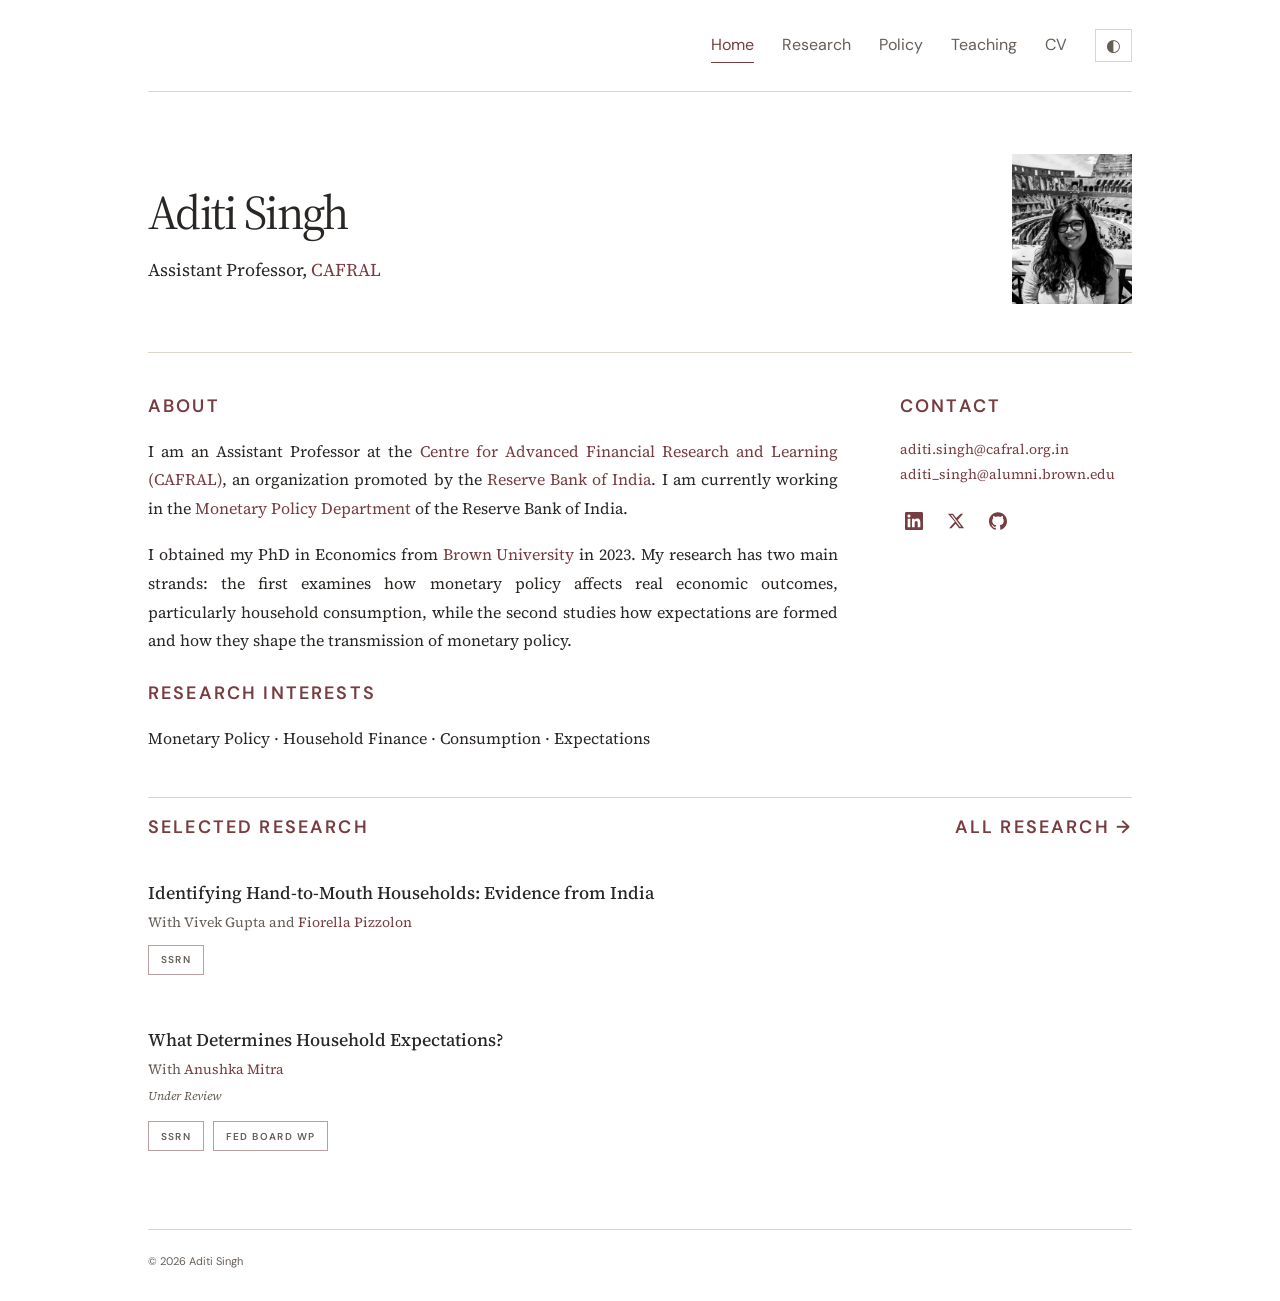
==== commit d10c79a4: "Add household finance to homepage research interests" ====
--- a/index.html
+++ b/index.html
@@ -20,7 +20,7 @@
           economic outcomes, particularly household consumption, while the second studies how
           expectations are formed and how they shape the transmission of monetary policy.
         </p>
-      </div><section class="research-interests"><h2 class="small-heading">Research interests</h2><p>Monetary Policy · Consumption · Expectations</p></section></section><section class="contact" id="contact"><h2 class="small-heading">Contact</h2><p><a href="mailto:aditi.singh@cafral.org.in">aditi.singh@cafral.org.in</a><br><a href="mailto:aditi_singh@alumni.brown.edu">aditi_singh@alumni.brown.edu</a></p><div class="social social-icons">
+      </div><section class="research-interests"><h2 class="small-heading">Research interests</h2><p>Monetary Policy · Household Finance · Consumption · Expectations</p></section></section><section class="contact" id="contact"><h2 class="small-heading">Contact</h2><p><a href="mailto:aditi.singh@cafral.org.in">aditi.singh@cafral.org.in</a><br><a href="mailto:aditi_singh@alumni.brown.edu">aditi_singh@alumni.brown.edu</a></p><div class="social social-icons">
           <a class="social-link" href="https://www.linkedin.com/in/aditi-singh-b6ba27177/" target="_blank" rel="noopener noreferrer" aria-label="LinkedIn" title="LinkedIn">
             <svg aria-hidden="true" focusable="false" width="14" height="14" viewBox="0 0 24 24" fill="currentColor"><path d="M20.447 20.452H16.893V14.883C16.893 13.555 16.866 11.846 15.041 11.846C13.188 11.846 12.905 13.291 12.905 14.785V20.452H9.351V9H12.765V10.561H12.811C13.288 9.661 14.448 8.711 16.181 8.711C19.782 8.711 20.448 11.081 20.448 14.166V20.452H20.447ZM5.337 7.433C4.193 7.433 3.274 6.507 3.274 5.368C3.274 4.23 4.194 3.305 5.337 3.305C6.477 3.305 7.401 4.23 7.401 5.368C7.401 6.507 6.476 7.433 5.337 7.433ZM7.119 20.452H3.555V9H7.119V20.452ZM22.225 0H1.771C0.792 0 0 0.774 0 1.729V22.271C0 23.227 0.792 24 1.771 24H22.222C23.2 24 24 23.227 24 22.271V1.729C24 0.774 23.2 0 22.222 0H22.225Z"/></svg>
           </a>
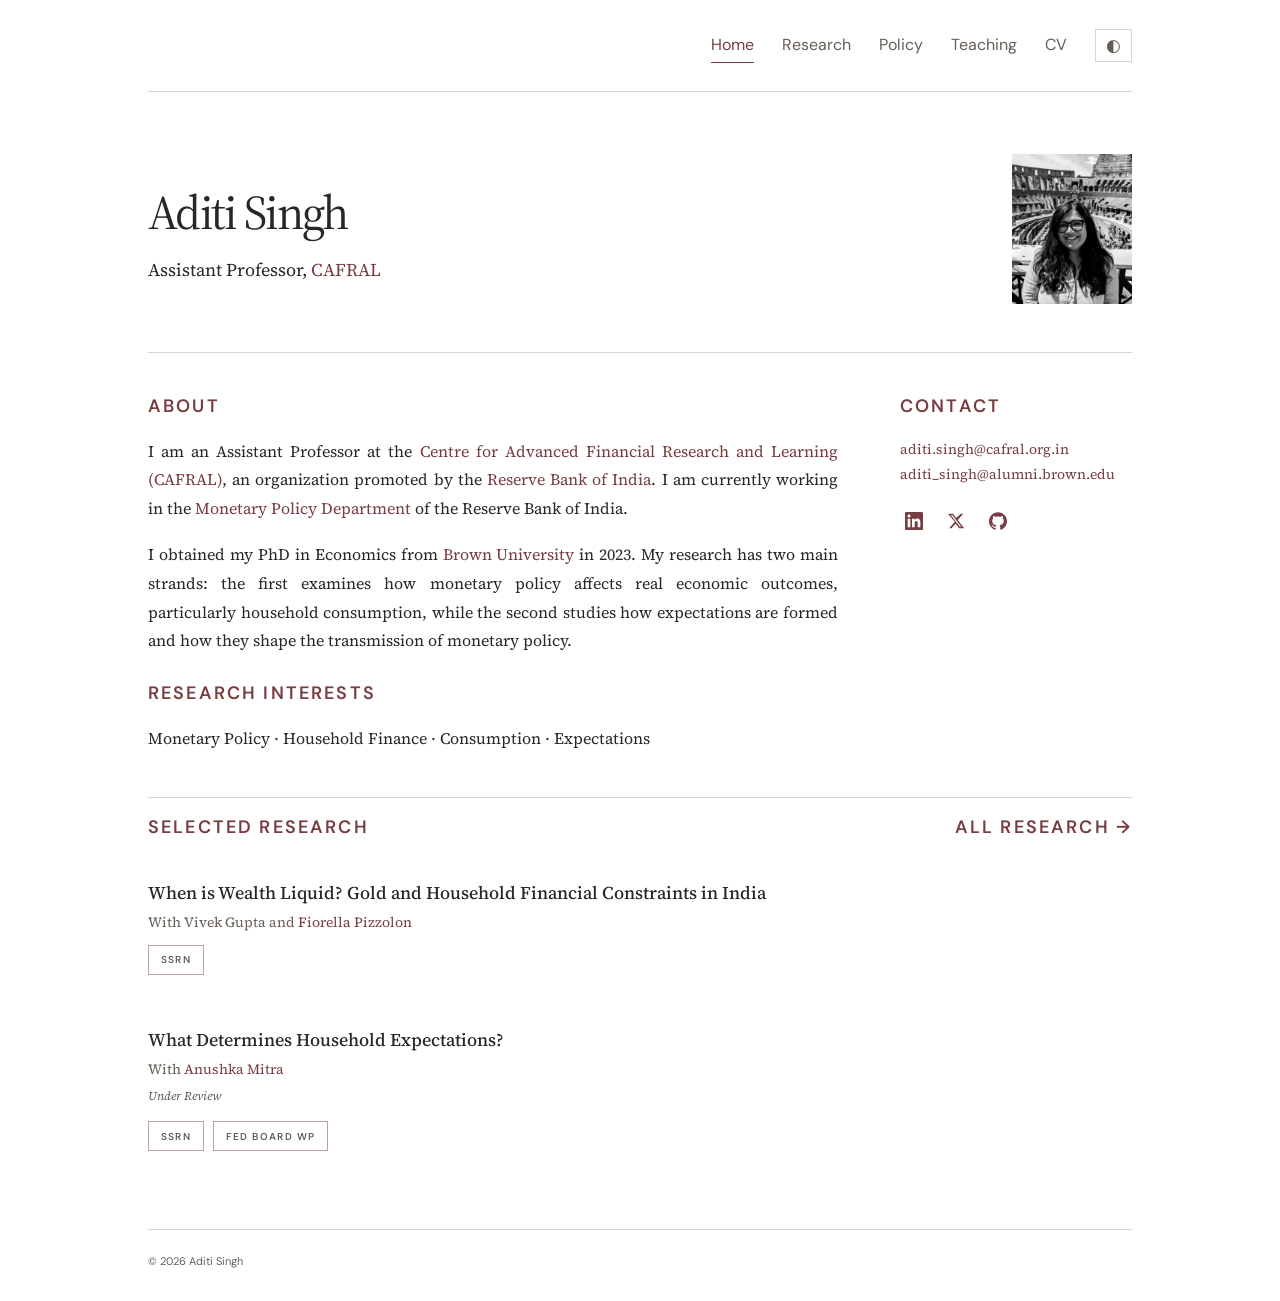
==== commit 1d391e9c: "Synchronize CV research entries and update wealth liquidity title Match both CV variants to the Rese" ====
--- a/index.html
+++ b/index.html
@@ -5,7 +5,7 @@
     gtag('js', new Date());
     gtag('config', 'G-SK6R7P1T9W');
   </script>
-</head><body><div class="site"><header class="site-header"><p class="header-affiliation">Economist · CAFRAL</p><nav aria-label="Main navigation"><a href="/" aria-current="page">Home</a><a href="/research/" >Research</a><a href="/policy/" >Policy</a><a href="/teaching/" >Teaching</a><a href="https://papers.aditi-singh.com/CV.pdf" target="_blank" rel="noopener">CV</a></nav><button class="theme-toggle" aria-label="Switch to dark mode" aria-pressed="false" type="button"><span aria-hidden="true">◐</span></button></header><div class="site-layout"><main id="main-content"><section class="intro"><div class="intro-copy"><h1>Aditi Singh</h1><p class="position">Assistant Professor, <a href="https://www.cafral.org.in/" target="_blank" rel="noopener">CAFRAL</a></p></div><img class="portrait" src="/image%20website.jpg" alt="Aditi Singh" width="120" height="150"></section><div class="about-layout"><section class="about"><h2 class="small-heading">About</h2><div class="bio">
+</head><body><div class="site"><header class="site-header"><p class="header-affiliation">Economist · CAFRAL</p><nav aria-label="Main navigation"><a href="/" aria-current="page">Home</a><a href="/research/" >Research</a><a href="/policy/" >Policy</a><a href="/teaching/" >Teaching</a><a href="/CV.pdf" target="_blank" rel="noopener">CV</a></nav><button class="theme-toggle" aria-label="Switch to dark mode" aria-pressed="false" type="button"><span aria-hidden="true">◐</span></button></header><div class="site-layout"><main id="main-content"><section class="intro"><div class="intro-copy"><h1>Aditi Singh</h1><p class="position">Assistant Professor, <a href="https://www.cafral.org.in/" target="_blank" rel="noopener">CAFRAL</a></p></div><img class="portrait" src="/image%20website.jpg" alt="Aditi Singh" width="120" height="150"></section><div class="about-layout"><section class="about"><h2 class="small-heading">About</h2><div class="bio">
         <p>
           I am an Assistant Professor at the
           <a href="https://www.cafral.org.in/" target="_blank">Centre for Advanced Financial Research and Learning (CAFRAL)</a>,
@@ -32,7 +32,7 @@
           </a>
         </div></section></div><section class="selected"><div class="section-heading"><h2>Selected Research</h2><a href="/research/">All research →</a></div><article class="paper">
       <h2 class="paper-title">
-        <a href="https://papers.aditi-singh.com/India_HtM.pdf" target="_blank" rel="noopener">Identifying Hand-to-Mouth Households: Evidence from India</a>
+        <a href="https://papers.aditi-singh.com/India_HtM.pdf" target="_blank" rel="noopener">When is Wealth Liquid? Gold and Household Financial Constraints in India</a>
       </h2>
       <p class="paper-meta">With Vivek Gupta and <a href="https://fiorella-pizzolon.github.io/index.html" target="_blank" rel="noopener noreferrer">Fiorella Pizzolon</a></p>
       <div class="paper-links">
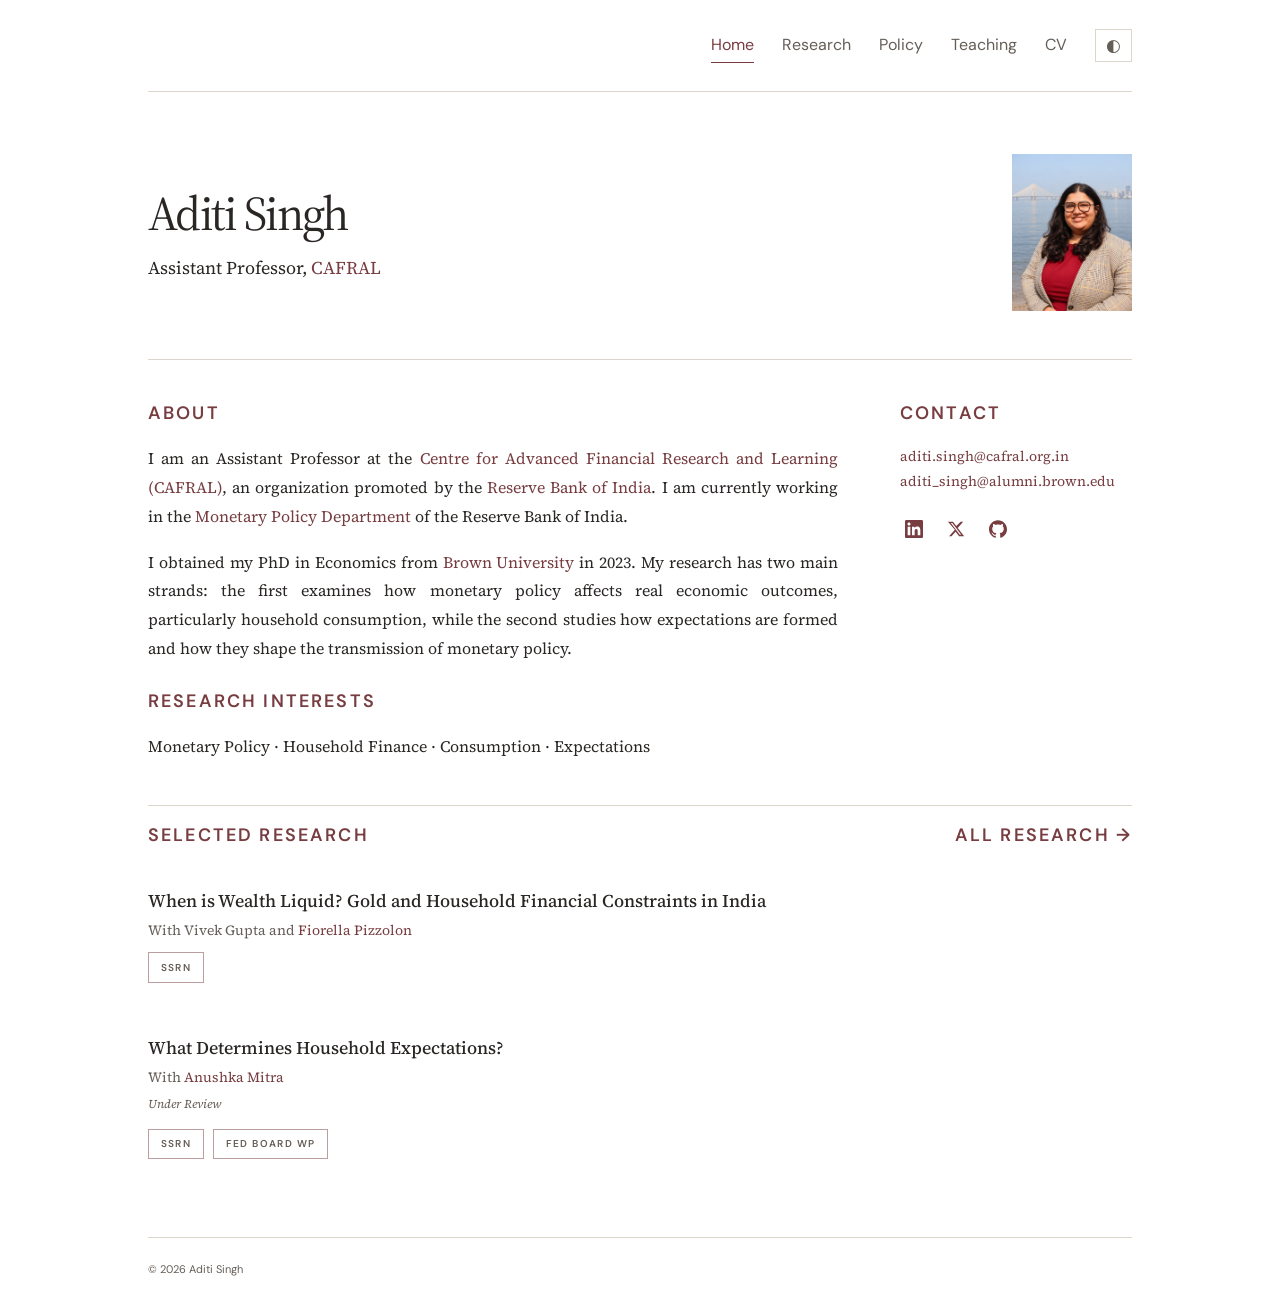
==== commit 135364df: "Update portrait and align homepage across screen sizes" ====
--- a/index.html
+++ b/index.html
@@ -1,11 +1,11 @@
-<!doctype html><html lang="en" data-design="editorial-white-original" data-theme="light"><head><meta charset="utf-8"><meta name="viewport" content="width=device-width, initial-scale=1"><meta name="color-scheme" content="light dark"><meta name="description" content="Aditi Singh — Assistant Professor at CAFRAL, Reserve Bank of India. Research in Macroeconomics, Monetary Policy, and Expectations."><link rel="canonical" href="https://www.aditi-singh.com/"><title>Aditi Singh</title><link rel="icon" href="/favicon-light.svg"><link rel="stylesheet" href="/assets/styles.css?v=nav-16-1"><link rel="stylesheet" href="/assets/components.css?v=unified-home-1"><script src="/assets/theme-init.js"></script><script async src="https://www.googletagmanager.com/gtag/js?id=G-SK6R7P1T9W"></script>
+<!doctype html><html lang="en" data-design="editorial-white-original" data-theme="light"><head><meta charset="utf-8"><meta name="viewport" content="width=device-width, initial-scale=1"><meta name="color-scheme" content="light dark"><meta name="description" content="Aditi Singh — Assistant Professor at CAFRAL, Reserve Bank of India. Research in Macroeconomics, Monetary Policy, and Expectations."><link rel="canonical" href="https://www.aditi-singh.com/"><title>Aditi Singh</title><link rel="icon" href="/favicon-light.svg"><link rel="stylesheet" href="/assets/styles.css?v=nav-16-1"><link rel="stylesheet" href="/assets/components.css?v=portrait-20261028"><script src="/assets/theme-init.js"></script><script async src="https://www.googletagmanager.com/gtag/js?id=G-SK6R7P1T9W"></script>
   <script>
     window.dataLayer = window.dataLayer || [];
     function gtag(){dataLayer.push(arguments);}
     gtag('js', new Date());
     gtag('config', 'G-SK6R7P1T9W');
   </script>
-</head><body><div class="site"><header class="site-header"><p class="header-affiliation">Economist · CAFRAL</p><nav aria-label="Main navigation"><a href="/" aria-current="page">Home</a><a href="/research/" >Research</a><a href="/policy/" >Policy</a><a href="/teaching/" >Teaching</a><a href="/CV.pdf" target="_blank" rel="noopener">CV</a></nav><button class="theme-toggle" aria-label="Switch to dark mode" aria-pressed="false" type="button"><span aria-hidden="true">◐</span></button></header><div class="site-layout"><main id="main-content"><section class="intro"><div class="intro-copy"><h1>Aditi Singh</h1><p class="position">Assistant Professor, <a href="https://www.cafral.org.in/" target="_blank" rel="noopener">CAFRAL</a></p></div><img class="portrait" src="/image%20website.jpg" alt="Aditi Singh" width="120" height="150"></section><div class="about-layout"><section class="about"><h2 class="small-heading">About</h2><div class="bio">
+</head><body><div class="site"><header class="site-header"><p class="header-affiliation">Economist · CAFRAL</p><nav aria-label="Main navigation"><a href="/" aria-current="page">Home</a><a href="/research/" >Research</a><a href="/policy/" >Policy</a><a href="/teaching/" >Teaching</a><a href="/CV.pdf" target="_blank" rel="noopener">CV</a></nav><button class="theme-toggle" aria-label="Switch to dark mode" aria-pressed="false" type="button"><span aria-hidden="true">◐</span></button></header><div class="site-layout"><main id="main-content"><section class="intro"><div class="intro-copy"><h1>Aditi Singh</h1><p class="position">Assistant Professor, <a href="https://www.cafral.org.in/" target="_blank" rel="noopener">CAFRAL</a></p></div><img class="portrait" src="/assets/aditi-singh-portrait.png" alt="Aditi Singh" width="1067" height="1402"></section><div class="about-layout"><section class="about"><h2 class="small-heading">About</h2><div class="bio">
         <p>
           I am an Assistant Professor at the
           <a href="https://www.cafral.org.in/" target="_blank">Centre for Advanced Financial Research and Learning (CAFRAL)</a>,
--- a/assets/components.css
+++ b/assets/components.css
@@ -58,6 +58,7 @@
 :is(.long-content, .selected) .paper-link:focus-visible { color:var(--accent); border-color:var(--accent); }
 :is(.long-content, .selected) .paper-note { font-size:13.5px; line-height:1.65; margin-top:11px; }
 :is(.long-content, .selected) .paper-note em { color:var(--ink); }
+.long-content .version-note { color:var(--muted); max-width:860px; }
 .long-content .abstract { margin-top:13px; }
 .long-content .abstract summary {
   display:flex;
@@ -167,7 +168,10 @@
 .selected .paper-status { font-size:14px; }
 
 /* Homepage typography aligned with the current Research page. */
-.intro h1 { font-size:48px; }
+.intro { display:grid; grid-template-columns:minmax(0,1fr) auto; align-items:center; }
+.intro-copy { min-width:0; }
+.intro h1 { font-size:48px; margin:0 0 12px; }
+.intro .portrait { width:120px; height:auto; margin:0; filter:none; }
 .intro .position { font-size:18px; line-height:1.4; }
 .about-layout .small-heading,
 .selected .section-heading h2,
@@ -184,7 +188,10 @@
 .selected .paper-note { font-size:14px; line-height:1.65; color:var(--muted); }
 .selected .paper-status { font-size:12px; }
 @media(max-width:600px) {
-  .intro h1 { font-size:40px; }
+  .intro { gap:16px; }
+  .intro h1 { font-size:clamp(32px,9.2vw,40px); }
+  .intro .portrait { width:80px; }
+  .intro .position { font-size:16px; }
   .about-layout .small-heading,
   .selected .section-heading h2,
   .selected .section-heading > a { font-size:16px; }
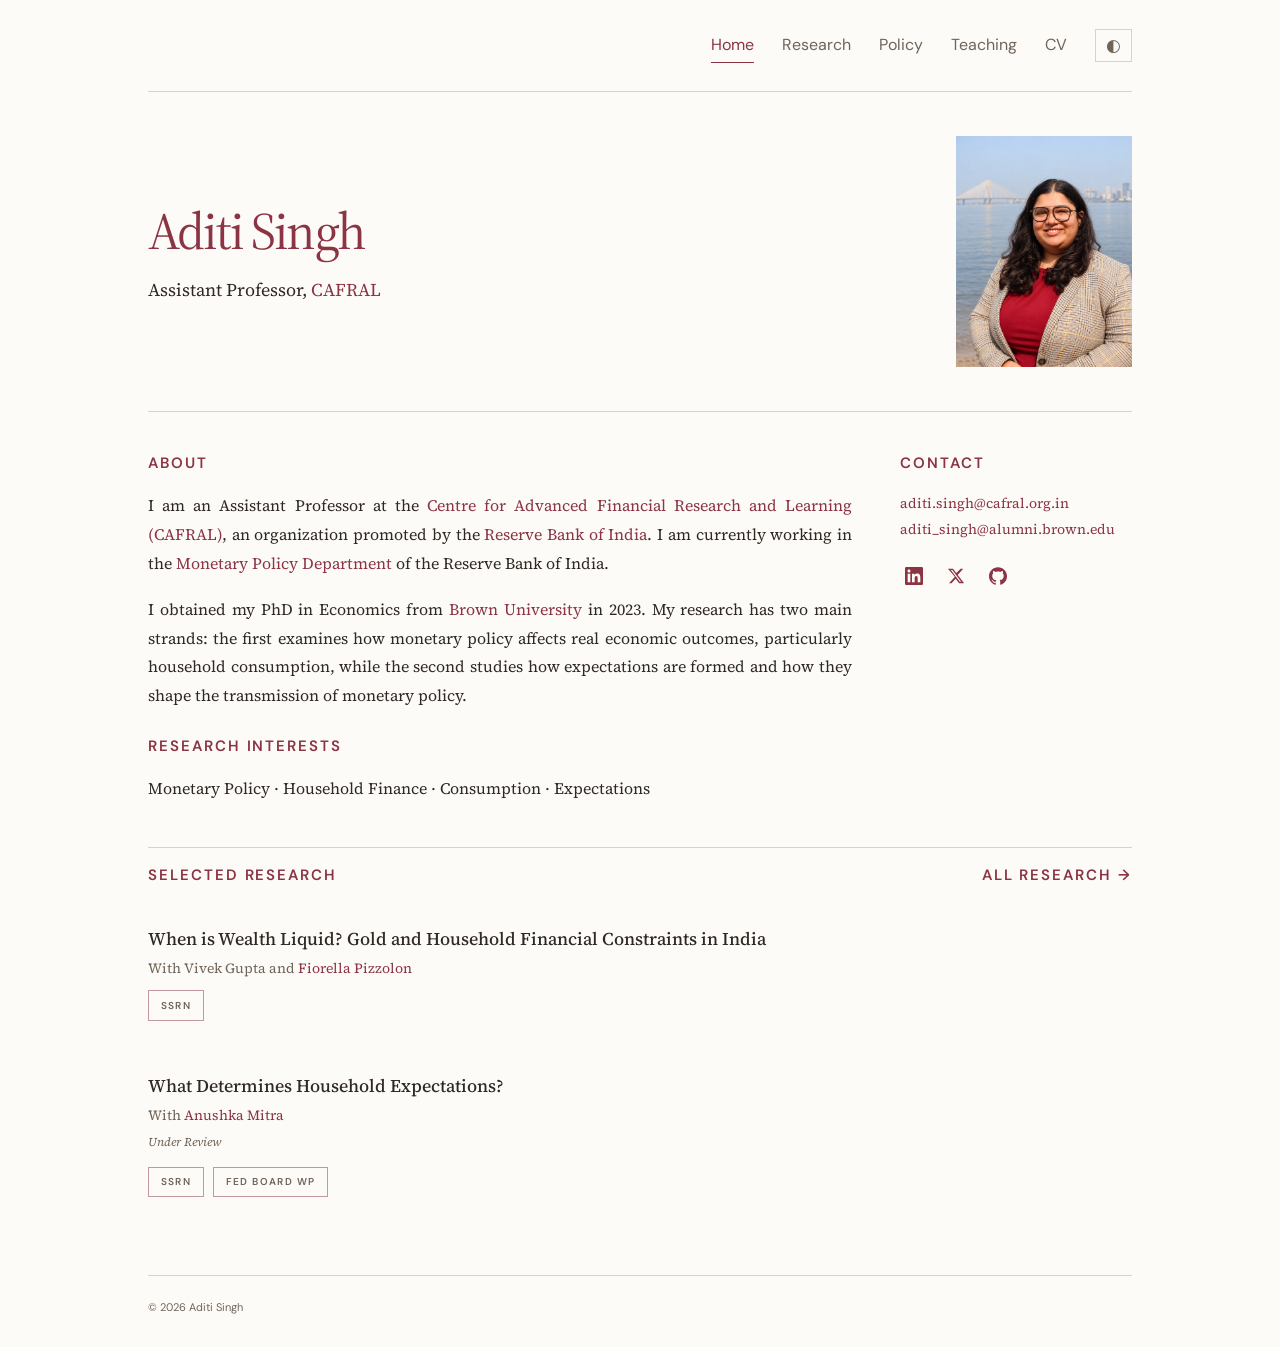
==== commit 4c35eb2c: "Apply approved burgundy and ivory website design" ====
--- a/index.html
+++ b/index.html
@@ -1,4 +1,4 @@
-<!doctype html><html lang="en" data-design="editorial-white-original" data-theme="light"><head><meta charset="utf-8"><meta name="viewport" content="width=device-width, initial-scale=1"><meta name="color-scheme" content="light dark"><meta name="description" content="Aditi Singh — Assistant Professor at CAFRAL, Reserve Bank of India. Research in Macroeconomics, Monetary Policy, and Expectations."><link rel="canonical" href="https://www.aditi-singh.com/"><title>Aditi Singh</title><link rel="icon" href="/favicon-light.svg"><link rel="stylesheet" href="/assets/styles.css?v=nav-16-1"><link rel="stylesheet" href="/assets/components.css?v=portrait-20261028"><script src="/assets/theme-init.js"></script><script async src="https://www.googletagmanager.com/gtag/js?id=G-SK6R7P1T9W"></script>
+<!doctype html><html lang="en" data-design="editorial-white-original" data-theme="light"><head><meta charset="utf-8"><meta name="viewport" content="width=device-width, initial-scale=1"><meta name="color-scheme" content="light dark"><meta name="description" content="Aditi Singh — Assistant Professor at CAFRAL, Reserve Bank of India. Research in Macroeconomics, Monetary Policy, and Expectations."><link rel="canonical" href="https://www.aditi-singh.com/"><title>Aditi Singh</title><link rel="icon" href="/favicon-light.svg"><link rel="stylesheet" href="/assets/styles.css?v=burgundy-ivory-20261028"><link rel="stylesheet" href="/assets/components.css?v=burgundy-ivory-20261028"><script src="/assets/theme-init.js"></script><script async src="https://www.googletagmanager.com/gtag/js?id=G-SK6R7P1T9W"></script>
   <script>
     window.dataLayer = window.dataLayer || [];
     function gtag(){dataLayer.push(arguments);}
--- a/assets/styles.css
+++ b/assets/styles.css
@@ -3,9 +3,17 @@
 :root { color-scheme: light; --bg:#f9f7f2; --ink:#292624; --muted:#655e57; --accent:#773d40; --line:#dcd5cb; --panel:#f1ede6; --serif:'Source Serif 4',Georgia,serif; --sans:'DM Sans',Arial,sans-serif; }
 :root[data-theme="dark"] { color-scheme:dark; --bg:#201e1c; --ink:#eee9e2; --muted:#bcb4ab; --accent:#d8a5a7; --line:#48423d; --panel:#2a2724; }
 body { margin:0; background:var(--bg); color:var(--ink); font:17px/1.75 var(--serif); }
-/* 05: Change only the Editorial page background; inherit its original palette. */
-[data-design="editorial-white-original"][data-theme="light"] { --bg:#ffffff; --panel:#ffffff; background:#ffffff; }
-[data-design="editorial-white-original"][data-theme="light"] body { background:#ffffff; }
+/* Approved burgundy and ivory palette, shared by all public pages. */
+[data-design="editorial-white-original"][data-theme="light"] {
+  --bg:#fdfbf8;
+  --panel:#f5eee6;
+  --ink:#302923;
+  --muted:#706458;
+  --accent:#8b3443;
+  --line:#ded2c3;
+  background:var(--bg);
+}
+[data-design="editorial-white-original"][data-theme="light"] body { background:var(--bg); }
 /* Theme 05 dark mode uses the current website's original dark-academia palette. */
 [data-design="editorial-white-original"][data-theme="dark"] {
   --bg:#17120d;
--- a/assets/components.css
+++ b/assets/components.css
@@ -167,17 +167,18 @@
 .selected .paper-note { font:400 17px/1.75 var(--serif); color:var(--ink); }
 .selected .paper-status { font-size:14px; }
 
-/* Homepage typography aligned with the current Research page. */
-.intro { display:grid; grid-template-columns:minmax(0,1fr) auto; align-items:center; }
+/* Approved burgundy and ivory homepage layout. */
+.intro { display:grid; grid-template-columns:minmax(0,1fr) 176px; align-items:center; gap:48px; padding:44px 0; }
 .intro-copy { min-width:0; }
-.intro h1 { font-size:48px; margin:0 0 12px; }
-.intro .portrait { width:120px; height:auto; margin:0; filter:none; }
-.intro .position { font-size:18px; line-height:1.4; }
+.intro h1 { color:var(--accent); font-size:52px; margin:0 0 14px; }
+.intro .portrait { width:176px; height:auto; margin:0; filter:none; }
+.intro .position { font-size:18px; line-height:1.4; color:var(--ink); }
+.about-layout { gap:48px; }
 .about-layout .small-heading,
 .selected .section-heading h2,
 .selected .section-heading > a {
-  font:600 18px/1.5 var(--sans);
-  letter-spacing:.12em;
+  font:600 15px/1.5 var(--sans);
+  letter-spacing:.13em;
   text-transform:uppercase;
   color:var(--accent);
 }
@@ -187,12 +188,14 @@
 .selected .paper-meta { font:400 14px/1.6 var(--serif); color:var(--muted); }
 .selected .paper-note { font-size:14px; line-height:1.65; color:var(--muted); }
 .selected .paper-status { font-size:12px; }
+@media(max-width:800px) {
+  .intro { gap:32px; }
+  .about-layout { gap:30px; }
+}
 @media(max-width:600px) {
-  .intro { gap:16px; }
-  .intro h1 { font-size:clamp(32px,9.2vw,40px); }
-  .intro .portrait { width:80px; }
+  .intro { grid-template-columns:minmax(0,1fr) 100px; gap:18px; padding:32px 0; }
+  .intro h1 { font-size:clamp(28px,8.3vw,40px); margin:0 0 10px; }
+  .intro .portrait { width:100px; }
   .intro .position { font-size:16px; }
-  .about-layout .small-heading,
-  .selected .section-heading h2,
-  .selected .section-heading > a { font-size:16px; }
-}
+  .bio p { text-align:left; }
+}
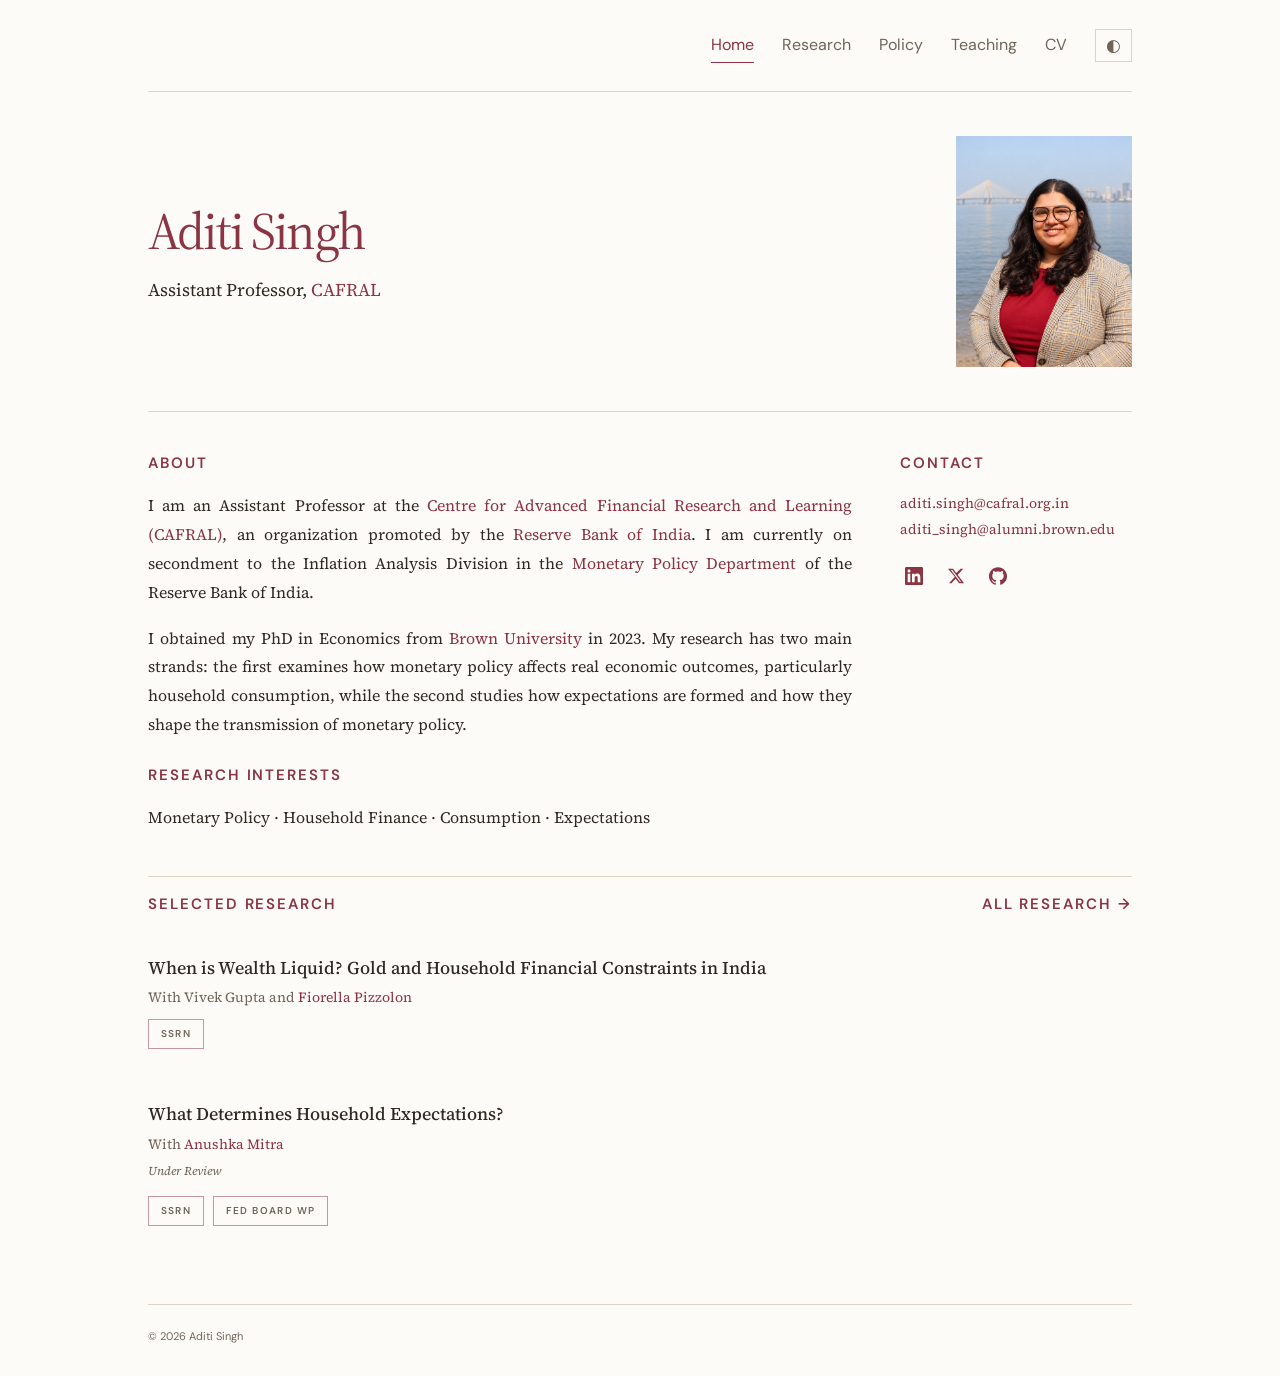
==== commit f64b9135: "Update homepage secondment affiliation" ====
--- a/index.html
+++ b/index.html
@@ -11,7 +11,7 @@
           <a href="https://www.cafral.org.in/" target="_blank">Centre for Advanced Financial Research and Learning (CAFRAL)</a>,
           an organization promoted by the
           <a href="https://www.rbi.org.in/" target="_blank">Reserve Bank of India</a>.
-          I am currently working in the <a href="https://www.rbi.org.in/scripts/AboutUsDisplay.aspx?pg=Depts.htm" target="_blank" rel="noopener noreferrer">Monetary Policy Department</a> of the Reserve Bank of India.
+          I am currently on secondment to the Inflation Analysis Division in the <a href="https://www.rbi.org.in/scripts/AboutUsDisplay.aspx?pg=Depts.htm" target="_blank" rel="noopener noreferrer">Monetary Policy Department</a> of the Reserve Bank of India.
         </p>
         <p>
           I obtained my PhD in Economics from
